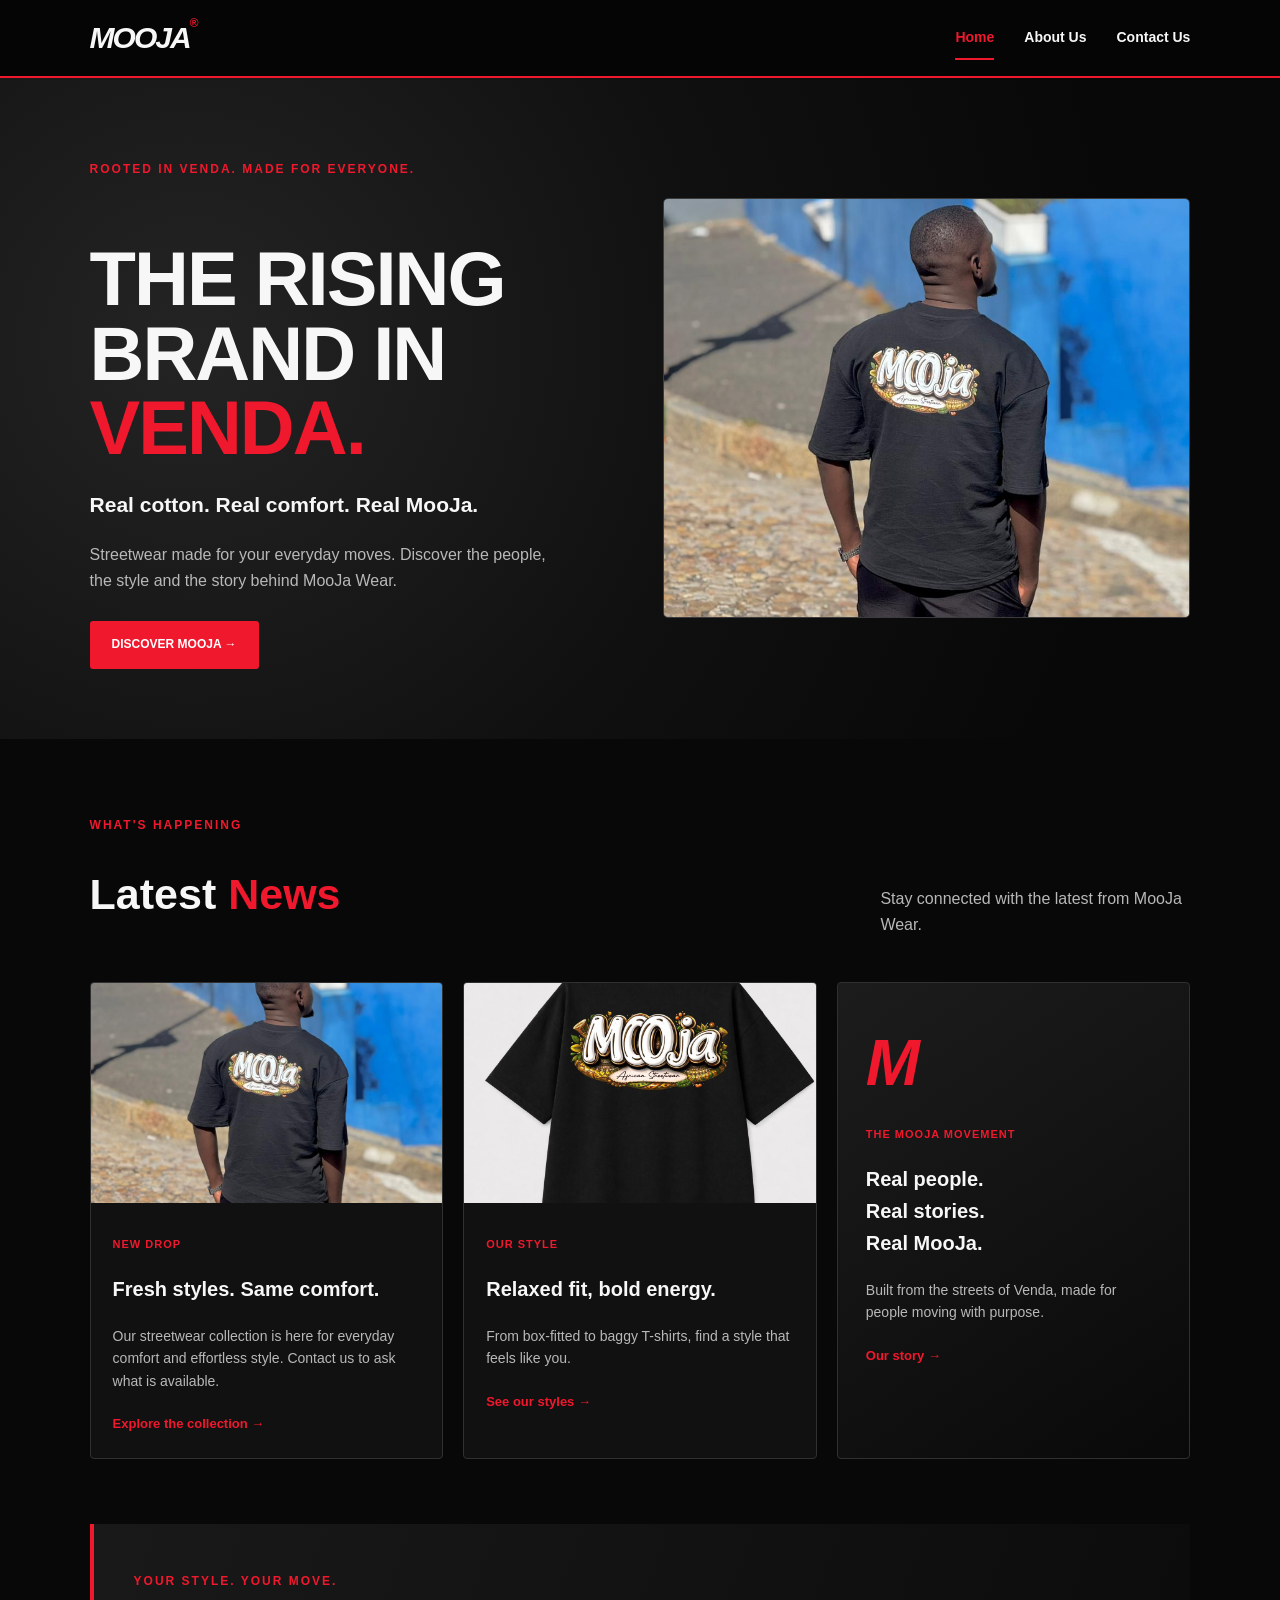
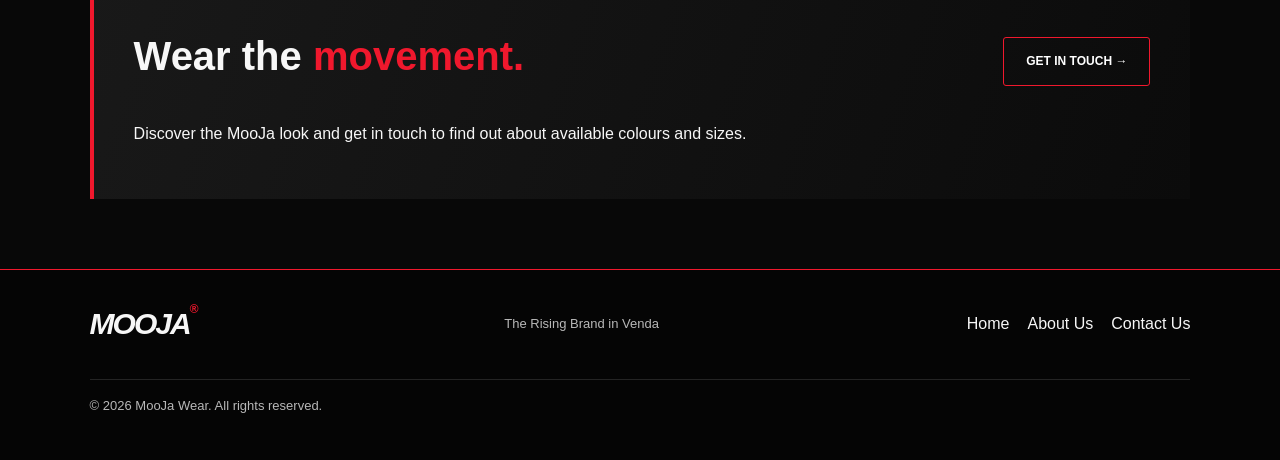
==== index.html @ 9d5554ba "Add MooJa website" ====
<!DOCTYPE html>
<html lang="en">
<head>
    <meta charset="UTF-8">
    <meta name="viewport" content="width=device-width, initial-scale=1.0">
    <title>MooJa Wear | The Rising Brand in Venda</title>
    <link rel="stylesheet" href="mooja.css">
</head>

<body>

<header class="site-header">

    <a class="logo" href="index.html">MOOJA<span>®</span></a>

    <nav>
        <a class="active" href="index.html">Home</a>
        <a href="about.html">About Us</a>
        <a href="contact.html">Contact Us</a>
    </nav>

</header>


<main>

<section class="hero">

    <div class="hero-content">

        <p class="eyebrow">ROOTED IN VENDA. MADE FOR EVERYONE.</p>

        <h1>
            THE RISING<br>
            BRAND IN <span>VENDA.</span>
        </h1>

        <p class="hero-text">
            Real cotton. Real comfort. Real MooJa.
        </p>

        <p class="hero-description">
            Streetwear made for your everyday moves.
            Discover the people, the style and the story behind MooJa Wear.
        </p>

        <a class="button" href="about.html">
            DISCOVER MOOJA →
        </a>

    </div>


    <div class="hero-image">

        <img src="sale.jpeg" alt="MooJa streetwear T-shirt">

    </div>

</section>



<section class="section">

    <div class="section-heading">

        <div>

            <p class="eyebrow">WHAT'S HAPPENING</p>

            <h2>
                Latest <span>News</span>
            </h2>

        </div>

        <p class="section-intro">
            Stay connected with the latest from MooJa Wear.
        </p>

    </div>


    <div class="news-grid">


        <article class="news-card">

            <img src="sale.jpeg" alt="MooJa T-shirt collection">

            <div class="card-content">

                <p class="card-tag">
                    NEW DROP
                </p>

                <h3>
                    Fresh styles. Same comfort.
                </h3>

                <p>
                    Our streetwear collection is here for everyday
                    comfort and effortless style. Contact us to ask
                    what is available.
                </p>

                <a href="about.html" class="text-link">
                    Explore the collection →
                </a>

            </div>

        </article>



        <article class="news-card">

            <img src="baggy.jpeg" alt="MooJa baggy T-shirt">

            <div class="card-content">

                <p class="card-tag">
                    OUR STYLE
                </p>

                <h3>
                    Relaxed fit, bold energy.
                </h3>

                <p>
                    From box-fitted to baggy T-shirts, find a style
                    that feels like you.
                </p>

                <a href="about.html" class="text-link">
                    See our styles →
                </a>

            </div>

        </article>



        <article class="news-card news-message">

            <div class="message-mark">
                M
            </div>

            <p class="card-tag">
                THE MOOJA MOVEMENT
            </p>

            <h3>
                Real people.<br>
                Real stories.<br>
                Real MooJa.
            </h3>

            <p>
                Built from the streets of Venda, made for people
                moving with purpose.
            </p>

            <a href="about.html" class="text-link">
                Our story →
            </a>

        </article>

    </div>

</section>



<section class="drop-banner">

    <div>

        <p class="eyebrow">
            YOUR STYLE. YOUR MOVE.
        </p>

        <h2>
            Wear the <span>movement.</span>
        </h2>

        <p>
            Discover the MooJa look and get in touch to find out
            about available colours and sizes.
        </p>

    </div>

    <a class="button button-outline" href="contact.html">
        GET IN TOUCH →
    </a>

</section>

</main>



<footer class="site-footer">

    <a class="logo" href="index.html">
        MOOJA<span>®</span>
    </a>

    <p>
        The Rising Brand in Venda
    </p>

    <div class="footer-links">

        <a href="index.html">Home</a>

        <a href="about.html">About Us</a>

        <a href="contact.html">Contact Us</a>

    </div>

    <p class="copyright">
        © <span class="year"></span> MooJa Wear.
        All rights reserved.
    </p>

</footer>


<script src="Mooja.js"></script>

</body>
</html>
---- mooja.css ----
* {
    box-sizing: border-box;
}

:root {
    --red: #f0182d;
    --black: #080808;
    --panel: #111111;
    --white: #f7f7f7;
    --muted: #b8b8b8;
    --line: #303030;
}

html {
    scroll-behavior: smooth;
}

body {
    margin: 0;
    font-family: Arial, Helvetica, sans-serif;
    background: var(--black);
    color: var(--white);
    line-height: 1.6;
}

img {
    display: block;
    width: 100%;
    object-fit: cover;
}

a {
    color: inherit;
    text-decoration: none;
}


/* NAVIGATION */

.site-header {
    min-height: 76px;
    padding: 14px 7%;
    background: #050505;
    border-bottom: 2px solid var(--red);

    display: flex;
    justify-content: space-between;
    align-items: center;
}

.logo {
    font-size: 30px;
    font-weight: 900;
    font-style: italic;
    letter-spacing: -2px;
}

.logo span {
    color: var(--red);
    font-size: 12px;
    vertical-align: top;
}


nav {
    display: flex;
    gap: 30px;
}


nav a {
    font-size: 14px;
    font-weight: bold;
    padding: 10px 0;
    border-bottom: 2px solid transparent;
}


nav a:hover,
nav a.active {
    color: var(--red);
    border-bottom-color: var(--red);
}



/* HERO */

.hero,
.page-banner,
.contact-hero {
    display: grid;
    grid-template-columns: 1fr 1fr;

    align-items: center;

    gap: 45px;

    padding: 70px 7%;

    background:
        radial-gradient(
            circle at 15% 40%,
            #242424 0,
            #101010 45%,
            #080808 80%
        );
}


.hero-content {
    max-width: 590px;
}


.eyebrow {
    color: var(--red);
    font-size: 12px;
    font-weight: 800;
    letter-spacing: 2px;
    margin-bottom: 12px;
}


h1 {
    font-size: clamp(42px, 6vw, 76px);
    line-height: 0.98;
    letter-spacing: -2px;
    margin-bottom: 22px;
}


h1 span,
h2 span {
    color: var(--red);
}


.hero-text {
    font-size: 21px;
    font-weight: bold;
}


.hero-description {
    max-width: 470px;
    color: var(--muted);
    margin-bottom: 28px;
}


.hero-image {
    height: 420px;
    overflow: hidden;
    border: 1px solid #3b3b3b;
    border-radius: 5px;
}


.hero-image img {
    height: 100%;
}



/* BUTTONS */

.button {
    display: inline-block;

    border: 0;
    border-radius: 3px;

    padding: 14px 22px;

    background: var(--red);
    color: white;

    font-size: 12px;
    font-weight: 800;

    cursor: pointer;

    transition: 0.25s;
}


.button:hover {
    background: white;
    color: black;
    transform: translateY(-2px);
}


.button-outline {
    background: transparent;
    border: 1px solid var(--red);
}



/* GENERAL SECTIONS */

.section {
    padding: 65px 7%;
}


.section-heading {
    display: flex;
    justify-content: space-between;
    align-items: end;

    gap: 25px;

    margin-bottom: 28px;
}


.section-heading h2,
.story-copy h2,
.contact-copy h2,
.contact-form-wrap h2 {
    font-size: clamp(30px, 4vw, 43px);
    line-height: 1.1;
}


.section-intro {
    color: var(--muted);
    max-width: 310px;
}



/* NEWS */

.news-grid {
    display: grid;
    grid-template-columns: repeat(3, 1fr);
    gap: 20px;
}


.news-card {
    background: var(--panel);

    border: 1px solid var(--line);

    overflow: hidden;

    border-radius: 4px;

    transition: 0.25s;
}


.news-card:hover,
.product-card:hover {
    transform: translateY(-5px);
    border-color: var(--red);
}


.news-card > img {
    height: 220px;
}


.card-content {
    padding: 22px;
}


.card-tag {
    color: var(--red);
    font-size: 11px;
    font-weight: 900;
    letter-spacing: 1px;
}


.news-card h3 {
    font-size: 20px;
}


.news-card p:not(.card-tag),
.product-card p,
.product-card li {
    color: var(--muted);
    font-size: 14px;
}


.text-link {
    display: inline-block;

    margin-top: 8px;

    color: var(--red);

    font-size: 13px;
    font-weight: bold;
}


.text-link:hover {
    color: white;
}


.news-message {
    padding: 28px;

    min-height: 100%;

    background:
        linear-gradient(
            145deg,
            #1c1c1c,
            #090909
        );
}


.message-mark {
    color: var(--red);

    font-size: 65px;

    font-weight: 900;

    font-style: italic;
}



/* BANNER */

.drop-banner {
    margin: 0 7% 70px;

    padding: 36px 40px;

    background:
        linear-gradient(
            110deg,
            #191919,
            #0b0b0b
        );

    border-left: 4px solid var(--red);

    display: flex;

    justify-content: space-between;

    align-items: center;

    gap: 25px;
}


.drop-banner h2 {
    font-size: 40px;
}



/* FOOTER */

.site-footer {
    padding: 30px 7%;

    border-top: 1px solid var(--red);

    display: flex;

    justify-content: space-between;

    align-items: center;

    flex-wrap: wrap;

    gap: 18px;

    background: #050505;
}


.site-footer p {
    color: var(--muted);
    font-size: 13px;
}


.footer-links {
    display: flex;
    gap: 18px;
}


.footer-links a:hover {
    color: var(--red);
}


.copyright {
    width: 100%;

    border-top: 1px solid #242424;

    padding-top: 16px;
}



/* ABOUT PAGE */

.page-banner {
    min-height: 350px;
}


.page-banner > img {
    height: 310px;

    border: 1px solid var(--line);

    border-radius: 4px;
}


.story-section {
    display: grid;

    grid-template-columns: 1fr 1fr;

    gap: 55px;

    align-items: center;
}


.story-copy p:not(.eyebrow) {
    color: var(--muted);

    margin-top: 22px;
}


.story-image {
    position: relative;
}


.story-image img {
    height: 400px;

    border-radius: 4px;

    border: 1px solid var(--line);
}


.image-caption {
    position: absolute;

    left: 0;
    bottom: 0;

    padding: 12px 16px;

    background: var(--red);

    font-size: 11px;

    font-weight: bold;
}


.collection-section {
    background: #0e0e0e;
}


.product-grid {
    display: grid;

    grid-template-columns: repeat(2, 1fr);

    gap: 24px;
}


.product-card {
    background: #090909;

    border: 1px solid var(--line);

    border-radius: 4px;

    overflow: hidden;

    transition: 0.25s;
}


.product-card > img {
    height: 330px;
}


.product-info {
    padding: 24px;
}


.product-info ul {
    padding-left: 20px;
}



/* VALUES */

.values-strip {
    padding: 45px 7%;

    display: grid;

    grid-template-columns: repeat(3, 1fr);

    gap: 25px;

    border-bottom: 1px solid var(--line);
}


.values-strip > div {
    padding-left: 18px;

    border-left: 2px solid var(--red);
}


.values-strip span {
    color: var(--red);

    font-size: 12px;

    font-weight: bold;
}


.values-strip h3 {
    margin: 8px 0;
}


.values-strip p {
    color: var(--muted);

    font-size: 13px;
}



/* CONTACT CTA */

.contact-cta,
.contact-bottom {
    text-align: center;

    padding: 65px 7%;

    background:
        radial-gradient(
            circle at center,
            #202020,
            #080808 70%
        );
}



/* CONTACT PAGE */

.contact-hero {
    min-height: 390px;
}


.contact-hero-copy > p:not(.eyebrow) {
    color: var(--muted);

    max-width: 460px;
}


.contact-hero-image {
    height: 330px;

    overflow: hidden;

    border-radius: 4px;

    border: 1px solid var(--line);
}


.contact-hero-image img {
    height: 100%;
}


.contact-layout {
    display: grid;

    grid-template-columns: 1fr 1fr;

    gap: 55px;

    align-items: start;
}


.contact-copy > p:not(.eyebrow),
.form-note {
    color: var(--muted);

    font-size: 14px;

    margin-top: 18px;
}


.contact-list {
    margin-top: 28px;
}


.contact-item {
    display: flex;

    gap: 16px;

    padding: 18px 0;

    border-bottom: 1px solid var(--line);
}


.contact-icon {
    width: 42px;
    height: 42px;

    display: grid;

    place-items: center;

    background: var(--red);

    border-radius: 50%;

    font-weight: 900;
}


.contact-item h3 {
    font-size: 16px;

    margin-bottom: 4px;
}


.contact-item p {
    color: var(--muted);

    font-size: 13px;
}


.contact-form-wrap {
    background: #111;

    border: 1px solid var(--line);

    border-radius: 4px;

    padding: 30px;
}


.contact-form-wrap form {
    margin-top: 25px;
}


.contact-form-wrap label {
    display: block;

    font-size: 13px;

    margin: 15px 0 7px;

    font-weight: bold;
}


.contact-form-wrap input,
.contact-form-wrap select,
.contact-form-wrap textarea {
    width: 100%;

    padding: 13px;

    background: #080808;

    color: white;

    border: 1px solid #3a3a3a;

    border-radius: 3px;

    font: inherit;
}


.contact-form-wrap input:focus,
.contact-form-wrap select:focus,
.contact-form-wrap textarea:focus {
    outline: 1px solid var(--red);

    border-color: var(--red);
}


.contact-form-wrap textarea {
    resize: vertical;
}


.contact-form-wrap button {
    margin-top: 20px;
}



/* MOBILE */

@media (max-width: 800px) {

    .site-header {
        padding: 18px 5%;
    }


    nav {
        gap: 15px;
    }


    nav a {
        font-size: 12px;
    }


    .hero,
    .page-banner,
    .contact-hero,
    .story-section,
    .contact-layout {
        grid-template-columns: 1fr;
    }


    .hero,
    .page-banner,
    .contact-hero,
    .section {
        padding-left: 5%;
        padding-right: 5%;
    }


    .hero-image {
        height: 330px;
    }


    .news-grid {
        grid-template-columns: 1fr 1fr;
    }


    .news-message {
        grid-column: 1 / -1;
    }


    .drop-banner {
        margin-left: 5%;
        margin-right: 5%;
    }


    .site-footer {
        padding-left: 5%;
        padding-right: 5%;
    }

}



/* SMALL PHONES */

@media (max-width: 520px) {

    .site-header {
        flex-direction: column;

        gap: 14px;
    }


    nav {
        width: 100%;

        justify-content: center;

        gap: 22px;
    }


    .news-grid,
    .product-grid,
    .values-strip {
        grid-template-columns: 1fr;
    }


    .news-message {
        grid-column: auto;
    }


    .section-heading,
    .drop-banner {
        align-items: flex-start;

        flex-direction: column;
    }


    .drop-banner {
        padding: 28px 22px;
    }


    .product-card > img {
        height: 270px;
    }


    .contact-form-wrap {
        padding: 22px;
    }


    .site-footer {
        flex-direction: column;

        text-align: center;
    }

}
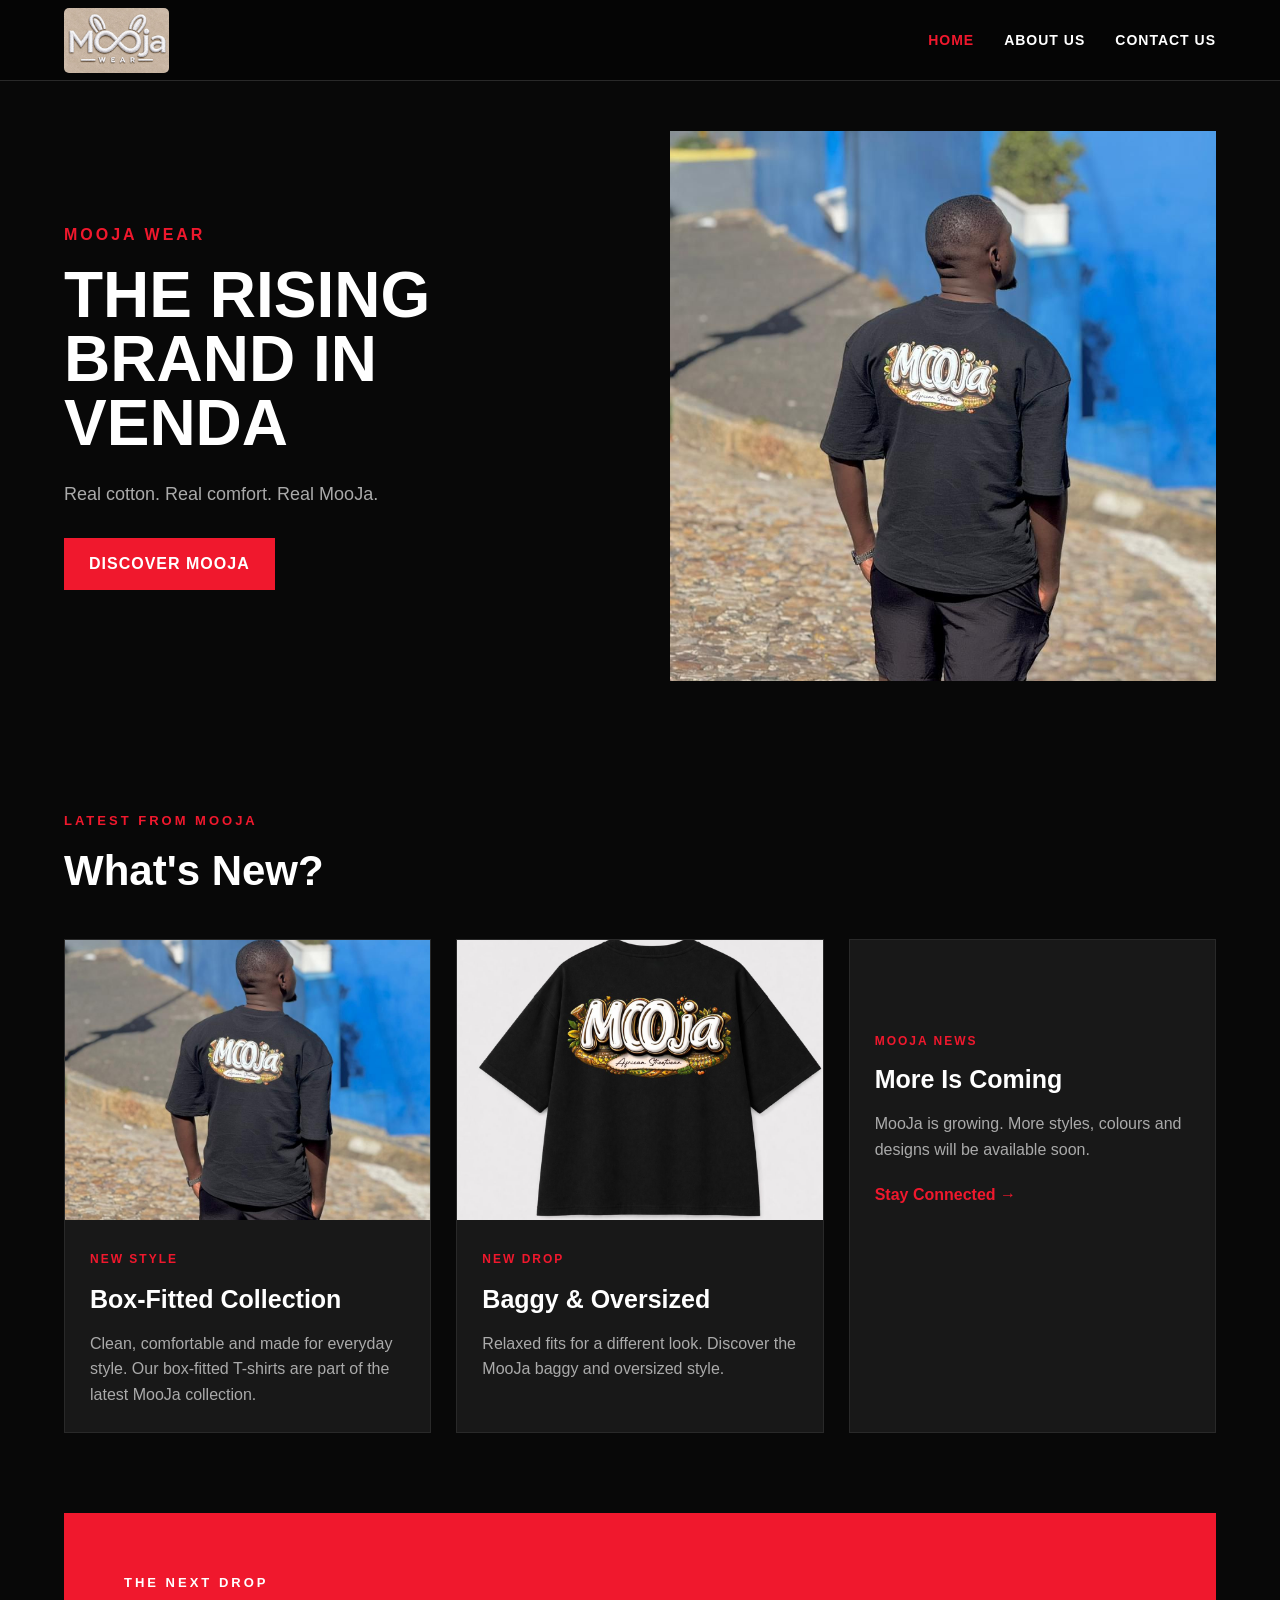
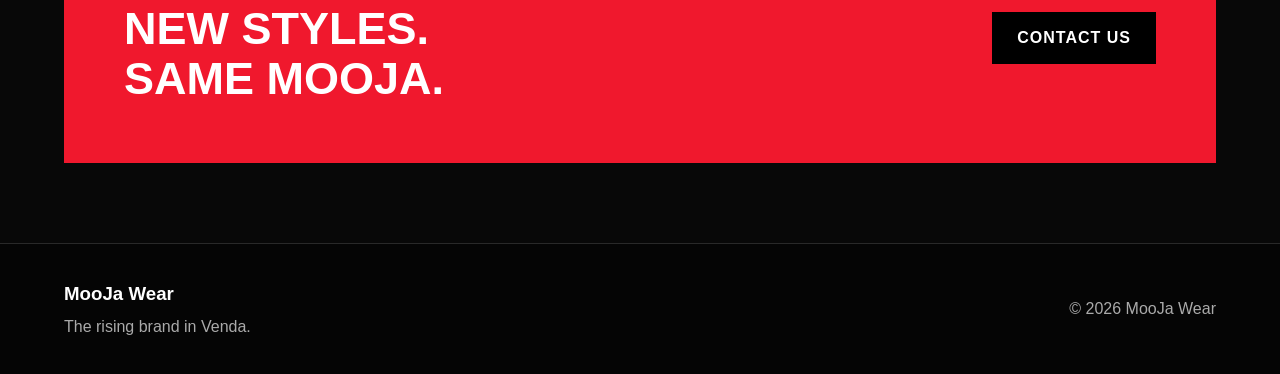
==== commit d117e5f7: "Update website" ====
--- a/index.html
+++ b/index.html
@@ -9,228 +9,145 @@
 
 <body>
 
-<header class="site-header">
+<header>
+    <div class="nav-container">
 
-    <a class="logo" href="index.html">MOOJA<span>®</span></a>
+        <a class="logo" href="index.html">
+            <img src="logo.jpeg" alt="MooJa Wear Logo">
+        </a>
 
-    <nav>
-        <a class="active" href="index.html">Home</a>
-        <a href="about.html">About Us</a>
-        <a href="contact.html">Contact Us</a>
-    </nav>
+        <nav>
+            <a href="index.html" class="active">Home</a>
+            <a href="about.html">About Us</a>
+            <a href="contact.html">Contact Us</a>
+        </nav>
 
+    </div>
 </header>
 
 
 <main>
 
-<section class="hero">
+    <section class="hero">
 
-    <div class="hero-content">
+        <div class="hero-text">
+            <p class="small-title">MOOJA WEAR</p>
 
-        <p class="eyebrow">ROOTED IN VENDA. MADE FOR EVERYONE.</p>
+            <h1>
+                THE RISING<br>
+                BRAND IN VENDA
+            </h1>
 
-        <h1>
-            THE RISING<br>
-            BRAND IN <span>VENDA.</span>
-        </h1>
+            <p>
+                Real cotton. Real comfort. Real MooJa.
+            </p>
 
-        <p class="hero-text">
-            Real cotton. Real comfort. Real MooJa.
-        </p>
+            <a href="about.html" class="main-button">
+                Discover MooJa
+            </a>
+        </div>
 
-        <p class="hero-description">
-            Streetwear made for your everyday moves.
-            Discover the people, the style and the story behind MooJa Wear.
-        </p>
+        <div class="hero-image">
+            <img src="sale.jpeg" alt="MooJa T-shirt">
+        </div>
 
-        <a class="button" href="about.html">
-            DISCOVER MOOJA →
-        </a>
-
-    </div>
+    </section>
 
 
-    <div class="hero-image">
+    <section class="news">
 
-        <img src="sale.jpeg" alt="MooJa streetwear T-shirt">
+        <div class="section-title">
+            <p>LATEST FROM MOOJA</p>
+            <h2>What's New?</h2>
+        </div>
 
-    </div>
+        <div class="news-container">
 
-</section>
+            <div class="news-card">
+                <img src="sale.jpeg" alt="MooJa Box-Fitted T-shirt">
+
+                <div class="news-content">
+                    <span>NEW STYLE</span>
+                    <h3>Box-Fitted Collection</h3>
+                    <p>
+                        Clean, comfortable and made for everyday style.
+                        Our box-fitted T-shirts are part of the latest MooJa collection.
+                    </p>
+                </div>
+            </div>
 
 
+            <div class="news-card">
+                <img src="baggy.jpeg" alt="MooJa Baggy T-shirt">
 
-<section class="section">
+                <div class="news-content">
+                    <span>NEW DROP</span>
+                    <h3>Baggy & Oversized</h3>
+                    <p>
+                        Relaxed fits for a different look.
+                        Discover the MooJa baggy and oversized style.
+                    </p>
+                </div>
+            </div>
 
-    <div class="section-heading">
 
-        <div>
+            <div class="news-card">
 
-            <p class="eyebrow">WHAT'S HAPPENING</p>
+                <div class="news-content brand-message">
+                    <span>MOOJA NEWS</span>
 
-            <h2>
-                Latest <span>News</span>
-            </h2>
+                    <h3>More Is Coming</h3>
+
+                    <p>
+                        MooJa is growing. More styles, colours and designs
+                        will be available soon.
+                    </p>
+
+                    <a href="contact.html" class="text-button">
+                        Stay Connected →
+                    </a>
+                </div>
+
+            </div>
 
         </div>
 
-        <p class="section-intro">
-            Stay connected with the latest from MooJa Wear.
-        </p>
-
-    </div>
+    </section>
 
 
-    <div class="news-grid">
+    <section class="drop-banner">
 
+        <div>
+            <p>THE NEXT DROP</p>
 
-        <article class="news-card">
+            <h2>
+                NEW STYLES.<br>
+                SAME MOOJA.
+            </h2>
+        </div>
 
-            <img src="sale.jpeg" alt="MooJa T-shirt collection">
+        <a href="contact.html" class="main-button">
+            Contact Us
+        </a>
 
-            <div class="card-content">
-
-                <p class="card-tag">
-                    NEW DROP
-                </p>
-
-                <h3>
-                    Fresh styles. Same comfort.
-                </h3>
-
-                <p>
-                    Our streetwear collection is here for everyday
-                    comfort and effortless style. Contact us to ask
-                    what is available.
-                </p>
-
-                <a href="about.html" class="text-link">
-                    Explore the collection →
-                </a>
-
-            </div>
-
-        </article>
-
-
-
-        <article class="news-card">
-
-            <img src="baggy.jpeg" alt="MooJa baggy T-shirt">
-
-            <div class="card-content">
-
-                <p class="card-tag">
-                    OUR STYLE
-                </p>
-
-                <h3>
-                    Relaxed fit, bold energy.
-                </h3>
-
-                <p>
-                    From box-fitted to baggy T-shirts, find a style
-                    that feels like you.
-                </p>
-
-                <a href="about.html" class="text-link">
-                    See our styles →
-                </a>
-
-            </div>
-
-        </article>
-
-
-
-        <article class="news-card news-message">
-
-            <div class="message-mark">
-                M
-            </div>
-
-            <p class="card-tag">
-                THE MOOJA MOVEMENT
-            </p>
-
-            <h3>
-                Real people.<br>
-                Real stories.<br>
-                Real MooJa.
-            </h3>
-
-            <p>
-                Built from the streets of Venda, made for people
-                moving with purpose.
-            </p>
-
-            <a href="about.html" class="text-link">
-                Our story →
-            </a>
-
-        </article>
-
-    </div>
-
-</section>
-
-
-
-<section class="drop-banner">
-
-    <div>
-
-        <p class="eyebrow">
-            YOUR STYLE. YOUR MOVE.
-        </p>
-
-        <h2>
-            Wear the <span>movement.</span>
-        </h2>
-
-        <p>
-            Discover the MooJa look and get in touch to find out
-            about available colours and sizes.
-        </p>
-
-    </div>
-
-    <a class="button button-outline" href="contact.html">
-        GET IN TOUCH →
-    </a>
-
-</section>
+    </section>
 
 </main>
 
 
+<footer>
+    <div class="footer-container">
 
-<footer class="site-footer">
+        <div>
+            <h3>MooJa Wear</h3>
+            <p>The rising brand in Venda.</p>
+        </div>
 
-    <a class="logo" href="index.html">
-        MOOJA<span>®</span>
-    </a>
-
-    <p>
-        The Rising Brand in Venda
-    </p>
-
-    <div class="footer-links">
-
-        <a href="index.html">Home</a>
-
-        <a href="about.html">About Us</a>
-
-        <a href="contact.html">Contact Us</a>
+        <div>
+            <p>© <span class="year"></span> MooJa Wear</p>
+        </div>
 
     </div>
-
-    <p class="copyright">
-        © <span class="year"></span> MooJa Wear.
-        All rights reserved.
-    </p>
-
 </footer>
 
 
--- a/mooja.css
+++ b/mooja.css
@@ -1,22 +1,20 @@
 * {
+    margin: 0;
+    padding: 0;
     box-sizing: border-box;
 }
 
 :root {
     --red: #f0182d;
     --black: #080808;
-    --panel: #111111;
-    --white: #f7f7f7;
-    --muted: #b8b8b8;
-    --line: #303030;
-}
-
-html {
-    scroll-behavior: smooth;
+    --dark: #111111;
+    --panel: #181818;
+    --white: #ffffff;
+    --gray: #aaaaaa;
+    --line: #292929;
 }
 
 body {
-    margin: 0;
     font-family: Arial, Helvetica, sans-serif;
     background: var(--black);
     color: var(--white);
@@ -24,9 +22,8 @@
 }
 
 img {
+    max-width: 100%;
     display: block;
-    width: 100%;
-    object-fit: cover;
 }
 
 a {
@@ -35,733 +32,584 @@
 }
 
 
+/* HEADER */
+
+header {
+    background: #050505;
+    border-bottom: 1px solid var(--line);
+    position: sticky;
+    top: 0;
+    z-index: 100;
+}
+
+.nav-container {
+    width: 90%;
+    max-width: 1200px;
+    margin: auto;
+    min-height: 80px;
+
+    display: flex;
+    align-items: center;
+    justify-content: space-between;
+}
+
+
+/* LOGO */
+
+.logo {
+    display: flex;
+    align-items: center;
+}
+
+.logo img {
+    width: 105px;
+    height: 65px;
+    object-fit: cover;
+    object-position: center;
+    border-radius: 5px;
+}
+
+
 /* NAVIGATION */
-
-.site-header {
-    min-height: 76px;
-    padding: 14px 7%;
-    background: #050505;
-    border-bottom: 2px solid var(--red);
-
-    display: flex;
-    justify-content: space-between;
-    align-items: center;
-}
-
-.logo {
-    font-size: 30px;
-    font-weight: 900;
-    font-style: italic;
-    letter-spacing: -2px;
-}
-
-.logo span {
-    color: var(--red);
-    font-size: 12px;
-    vertical-align: top;
-}
-
 
 nav {
     display: flex;
     gap: 30px;
 }
 
-
 nav a {
     font-size: 14px;
     font-weight: bold;
-    padding: 10px 0;
-    border-bottom: 2px solid transparent;
-}
-
+    text-transform: uppercase;
+    letter-spacing: 1px;
+    transition: 0.3s;
+}
 
 nav a:hover,
 nav a.active {
     color: var(--red);
-    border-bottom-color: var(--red);
-}
-
+}
 
 
 /* HERO */
 
-.hero,
-.page-banner,
-.contact-hero {
+.hero {
+    width: 90%;
+    max-width: 1200px;
+    min-height: 650px;
+    margin: auto;
+
     display: grid;
     grid-template-columns: 1fr 1fr;
-
     align-items: center;
-
-    gap: 45px;
-
-    padding: 70px 7%;
-
-    background:
-        radial-gradient(
-            circle at 15% 40%,
-            #242424 0,
-            #101010 45%,
-            #080808 80%
-        );
-}
-
-
-.hero-content {
-    max-width: 590px;
-}
-
-
-.eyebrow {
-    color: var(--red);
-    font-size: 12px;
-    font-weight: 800;
-    letter-spacing: 2px;
-    margin-bottom: 12px;
-}
-
-
-h1 {
-    font-size: clamp(42px, 6vw, 76px);
-    line-height: 0.98;
-    letter-spacing: -2px;
-    margin-bottom: 22px;
-}
-
-
-h1 span,
-h2 span {
-    color: var(--red);
-}
-
-
-.hero-text {
-    font-size: 21px;
-    font-weight: bold;
-}
-
-
-.hero-description {
-    max-width: 470px;
-    color: var(--muted);
-    margin-bottom: 28px;
-}
-
-
-.hero-image {
-    height: 420px;
-    overflow: hidden;
-    border: 1px solid #3b3b3b;
-    border-radius: 5px;
-}
-
+    gap: 60px;
+}
+
+.hero-text .small-title {
+    color: var(--red);
+    font-weight: bold;
+    letter-spacing: 3px;
+    margin-bottom: 15px;
+}
+
+.hero h1 {
+    font-size: 64px;
+    line-height: 1;
+    margin-bottom: 25px;
+}
+
+.hero-text > p:not(.small-title) {
+    color: var(--gray);
+    font-size: 18px;
+    margin-bottom: 30px;
+}
 
 .hero-image img {
-    height: 100%;
-}
-
-
-
-/* BUTTONS */
-
-.button {
+    width: 100%;
+    max-height: 550px;
+    object-fit: cover;
+}
+
+
+/* BUTTON */
+
+.main-button {
     display: inline-block;
-
-    border: 0;
-    border-radius: 3px;
-
-    padding: 14px 22px;
-
     background: var(--red);
     color: white;
-
-    font-size: 12px;
-    font-weight: 800;
-
+    padding: 13px 25px;
+    border: none;
+    font-weight: bold;
+    text-transform: uppercase;
+    letter-spacing: 1px;
     cursor: pointer;
-
-    transition: 0.25s;
-}
-
-
-.button:hover {
+    transition: 0.3s;
+}
+
+.main-button:hover {
     background: white;
     color: black;
-    transform: translateY(-2px);
-}
-
-
-.button-outline {
-    background: transparent;
-    border: 1px solid var(--red);
-}
-
-
-
-/* GENERAL SECTIONS */
-
-.section {
-    padding: 65px 7%;
-}
-
-
-.section-heading {
-    display: flex;
-    justify-content: space-between;
-    align-items: end;
-
+}
+
+
+/* NEWS */
+
+.news {
+    width: 90%;
+    max-width: 1200px;
+    margin: 80px auto;
+}
+
+.section-title {
+    margin-bottom: 35px;
+}
+
+.section-title p {
+    color: var(--red);
+    font-size: 13px;
+    font-weight: bold;
+    letter-spacing: 3px;
+}
+
+.section-title h2 {
+    font-size: 42px;
+    margin-top: 5px;
+}
+
+.news-container {
+    display: grid;
+    grid-template-columns: repeat(3, 1fr);
     gap: 25px;
-
-    margin-bottom: 28px;
-}
-
-
-.section-heading h2,
-.story-copy h2,
-.contact-copy h2,
-.contact-form-wrap h2 {
-    font-size: clamp(30px, 4vw, 43px);
-    line-height: 1.1;
-}
-
-
-.section-intro {
-    color: var(--muted);
-    max-width: 310px;
-}
-
-
-
-/* NEWS */
-
-.news-grid {
-    display: grid;
-    grid-template-columns: repeat(3, 1fr);
-    gap: 20px;
-}
-
+}
 
 .news-card {
     background: var(--panel);
-
     border: 1px solid var(--line);
-
-    overflow: hidden;
-
-    border-radius: 4px;
-
-    transition: 0.25s;
-}
-
-
-.news-card:hover,
-.product-card:hover {
-    transform: translateY(-5px);
+}
+
+.news-card img {
+    width: 100%;
+    height: 280px;
+    object-fit: cover;
+}
+
+.news-content {
+    padding: 25px;
+}
+
+.news-content span {
+    color: var(--red);
+    font-size: 12px;
+    font-weight: bold;
+    letter-spacing: 2px;
+}
+
+.news-content h3 {
+    font-size: 25px;
+    margin: 8px 0 12px;
+}
+
+.news-content p {
+    color: var(--gray);
+}
+
+.text-button {
+    display: inline-block;
+    margin-top: 20px;
+    color: var(--red);
+    font-weight: bold;
+}
+
+.text-button:hover {
+    color: white;
+}
+
+.brand-message {
+    min-height: 360px;
+    display: flex;
+    flex-direction: column;
+    justify-content: center;
+}
+
+
+/* DROP BANNER */
+
+.drop-banner {
+    width: 90%;
+    max-width: 1200px;
+    margin: 80px auto;
+
+    padding: 60px;
+    background: var(--red);
+
+    display: flex;
+    align-items: center;
+    justify-content: space-between;
+    gap: 30px;
+}
+
+.drop-banner p {
+    font-size: 13px;
+    font-weight: bold;
+    letter-spacing: 3px;
+}
+
+.drop-banner h2 {
+    font-size: 45px;
+    line-height: 1.1;
+    margin-top: 10px;
+}
+
+.drop-banner .main-button {
+    background: black;
+}
+
+.drop-banner .main-button:hover {
+    background: white;
+    color: black;
+}
+
+
+/* PAGE BANNER */
+
+.page-banner {
+    width: 90%;
+    max-width: 1200px;
+    margin: 70px auto;
+
+    display: grid;
+    grid-template-columns: 1fr 1fr;
+    gap: 50px;
+    align-items: center;
+}
+
+.page-banner p {
+    color: var(--red);
+    font-weight: bold;
+    letter-spacing: 3px;
+}
+
+.page-banner h1 {
+    font-size: 60px;
+    line-height: 1;
+}
+
+.page-banner img {
+    width: 100%;
+    height: 500px;
+    object-fit: cover;
+}
+
+
+/* STORY */
+
+.story {
+    width: 90%;
+    max-width: 1200px;
+    margin: 100px auto;
+
+    display: grid;
+    grid-template-columns: 1fr 1fr;
+    gap: 70px;
+    align-items: center;
+}
+
+.story-image img {
+    width: 100%;
+    height: 500px;
+    object-fit: cover;
+}
+
+.story-text .small-title {
+    color: var(--red);
+    font-weight: bold;
+    letter-spacing: 3px;
+}
+
+.story-text h2 {
+    font-size: 40px;
+    line-height: 1.1;
+    margin: 10px 0 25px;
+}
+
+.story-text p:not(.small-title) {
+    color: var(--gray);
+    margin-bottom: 15px;
+}
+
+
+/* STYLES */
+
+.styles-section {
+    width: 90%;
+    max-width: 1200px;
+    margin: 100px auto;
+}
+
+.styles-container {
+    display: grid;
+    grid-template-columns: 1fr 1fr;
+    gap: 30px;
+}
+
+.style-card {
+    background: var(--panel);
+    border: 1px solid var(--line);
+}
+
+.style-card img {
+    width: 100%;
+    height: 450px;
+    object-fit: cover;
+}
+
+.style-card div {
+    padding: 25px;
+}
+
+.style-card h3 {
+    font-size: 27px;
+    margin-bottom: 8px;
+}
+
+.style-card p {
+    color: var(--gray);
+}
+
+
+/* VALUES */
+
+.values {
+    width: 90%;
+    max-width: 1200px;
+    margin: 100px auto;
+
+    display: grid;
+    grid-template-columns: repeat(3, 1fr);
+    gap: 30px;
+}
+
+.value {
+    border-top: 2px solid var(--red);
+    padding-top: 20px;
+}
+
+.value h3 {
+    color: var(--red);
+    font-size: 20px;
+}
+
+.value h4 {
+    font-size: 22px;
+    margin: 10px 0;
+}
+
+.value p {
+    color: var(--gray);
+}
+
+
+/* ABOUT CTA */
+
+.about-cta {
+    width: 90%;
+    max-width: 1200px;
+    margin: 100px auto;
+    padding: 70px 30px;
+
+    text-align: center;
+    background: var(--panel);
+    border: 1px solid var(--line);
+}
+
+.about-cta h2 {
+    font-size: 45px;
+}
+
+.about-cta p {
+    color: var(--gray);
+    margin: 15px 0 25px;
+}
+
+
+/* CONTACT HERO */
+
+.contact-hero {
+    width: 90%;
+    max-width: 1200px;
+    margin: 70px auto;
+
+    display: grid;
+    grid-template-columns: 1fr 1fr;
+    gap: 60px;
+    align-items: center;
+}
+
+.contact-hero .small-title {
+    color: var(--red);
+    font-weight: bold;
+    letter-spacing: 3px;
+}
+
+.contact-hero h1 {
+    font-size: 60px;
+    line-height: 1;
+    margin: 10px 0 25px;
+}
+
+.contact-hero p:not(.small-title) {
+    color: var(--gray);
+}
+
+.contact-hero img {
+    width: 100%;
+    height: 500px;
+    object-fit: cover;
+}
+
+
+/* CONTACT SECTION */
+
+.contact-section {
+    width: 90%;
+    max-width: 1200px;
+    margin: 100px auto;
+
+    display: grid;
+    grid-template-columns: 1fr 1fr;
+    gap: 70px;
+}
+
+.contact-info .small-title {
+    color: var(--red);
+    font-weight: bold;
+    letter-spacing: 3px;
+}
+
+.contact-info h2 {
+    font-size: 45px;
+    margin: 10px 0;
+}
+
+.contact-info > p {
+    color: var(--gray);
+    margin-bottom: 30px;
+}
+
+.contact-item {
+    border-bottom: 1px solid var(--line);
+    padding: 18px 0;
+}
+
+.contact-item h3 {
+    margin-bottom: 5px;
+}
+
+.contact-item p {
+    color: var(--gray);
+}
+
+
+/* CONTACT FORM */
+
+.contact-form-container {
+    background: var(--panel);
+    padding: 35px;
+    border: 1px solid var(--line);
+}
+
+.contact-form-container h2 {
+    font-size: 30px;
+    margin-bottom: 25px;
+}
+
+form {
+    display: flex;
+    flex-direction: column;
+}
+
+form label {
+    font-weight: bold;
+    margin-bottom: 7px;
+}
+
+form input,
+form textarea {
+    width: 100%;
+    padding: 13px;
+    margin-bottom: 20px;
+
+    background: #0b0b0b;
+    color: white;
+    border: 1px solid var(--line);
+
+    font-family: inherit;
+    font-size: 15px;
+}
+
+form input:focus,
+form textarea:focus {
+    outline: none;
     border-color: var(--red);
 }
 
-
-.news-card > img {
-    height: 220px;
-}
-
-
-.card-content {
-    padding: 22px;
-}
-
-
-.card-tag {
-    color: var(--red);
-    font-size: 11px;
-    font-weight: 900;
-    letter-spacing: 1px;
-}
-
-
-.news-card h3 {
-    font-size: 20px;
-}
-
-
-.news-card p:not(.card-tag),
-.product-card p,
-.product-card li {
-    color: var(--muted);
-    font-size: 14px;
-}
-
-
-.text-link {
-    display: inline-block;
-
-    margin-top: 8px;
-
-    color: var(--red);
-
-    font-size: 13px;
-    font-weight: bold;
-}
-
-
-.text-link:hover {
-    color: white;
-}
-
-
-.news-message {
-    padding: 28px;
-
-    min-height: 100%;
-
-    background:
-        linear-gradient(
-            145deg,
-            #1c1c1c,
-            #090909
-        );
-}
-
-
-.message-mark {
-    color: var(--red);
-
-    font-size: 65px;
-
-    font-weight: 900;
-
-    font-style: italic;
-}
-
-
-
-/* BANNER */
-
-.drop-banner {
-    margin: 0 7% 70px;
-
-    padding: 36px 40px;
-
-    background:
-        linear-gradient(
-            110deg,
-            #191919,
-            #0b0b0b
-        );
-
-    border-left: 4px solid var(--red);
+form textarea {
+    resize: vertical;
+}
+
+form .main-button {
+    align-self: flex-start;
+}
+
+
+/* FOOTER */
+
+footer {
+    background: #050505;
+    border-top: 1px solid var(--line);
+    margin-top: 80px;
+}
+
+.footer-container {
+    width: 90%;
+    max-width: 1200px;
+    min-height: 130px;
+    margin: auto;
 
     display: flex;
-
+    align-items: center;
     justify-content: space-between;
-
-    align-items: center;
-
-    gap: 25px;
-}
-
-
-.drop-banner h2 {
-    font-size: 40px;
-}
-
-
-
-/* FOOTER */
-
-.site-footer {
-    padding: 30px 7%;
-
-    border-top: 1px solid var(--red);
-
-    display: flex;
-
-    justify-content: space-between;
-
-    align-items: center;
-
-    flex-wrap: wrap;
-
-    gap: 18px;
-
-    background: #050505;
-}
-
-
-.site-footer p {
-    color: var(--muted);
-    font-size: 13px;
-}
-
-
-.footer-links {
-    display: flex;
-    gap: 18px;
-}
-
-
-.footer-links a:hover {
-    color: var(--red);
-}
-
-
-.copyright {
-    width: 100%;
-
-    border-top: 1px solid #242424;
-
-    padding-top: 16px;
-}
-
-
-
-/* ABOUT PAGE */
-
-.page-banner {
-    min-height: 350px;
-}
-
-
-.page-banner > img {
-    height: 310px;
-
-    border: 1px solid var(--line);
-
-    border-radius: 4px;
-}
-
-
-.story-section {
-    display: grid;
-
-    grid-template-columns: 1fr 1fr;
-
-    gap: 55px;
-
-    align-items: center;
-}
-
-
-.story-copy p:not(.eyebrow) {
-    color: var(--muted);
-
-    margin-top: 22px;
-}
-
-
-.story-image {
-    position: relative;
-}
-
-
-.story-image img {
-    height: 400px;
-
-    border-radius: 4px;
-
-    border: 1px solid var(--line);
-}
-
-
-.image-caption {
-    position: absolute;
-
-    left: 0;
-    bottom: 0;
-
-    padding: 12px 16px;
-
-    background: var(--red);
-
-    font-size: 11px;
-
-    font-weight: bold;
-}
-
-
-.collection-section {
-    background: #0e0e0e;
-}
-
-
-.product-grid {
-    display: grid;
-
-    grid-template-columns: repeat(2, 1fr);
-
-    gap: 24px;
-}
-
-
-.product-card {
-    background: #090909;
-
-    border: 1px solid var(--line);
-
-    border-radius: 4px;
-
-    overflow: hidden;
-
-    transition: 0.25s;
-}
-
-
-.product-card > img {
-    height: 330px;
-}
-
-
-.product-info {
-    padding: 24px;
-}
-
-
-.product-info ul {
-    padding-left: 20px;
-}
-
-
-
-/* VALUES */
-
-.values-strip {
-    padding: 45px 7%;
-
-    display: grid;
-
-    grid-template-columns: repeat(3, 1fr);
-
-    gap: 25px;
-
-    border-bottom: 1px solid var(--line);
-}
-
-
-.values-strip > div {
-    padding-left: 18px;
-
-    border-left: 2px solid var(--red);
-}
-
-
-.values-strip span {
-    color: var(--red);
-
-    font-size: 12px;
-
-    font-weight: bold;
-}
-
-
-.values-strip h3 {
-    margin: 8px 0;
-}
-
-
-.values-strip p {
-    color: var(--muted);
-
-    font-size: 13px;
-}
-
-
-
-/* CONTACT CTA */
-
-.contact-cta,
-.contact-bottom {
-    text-align: center;
-
-    padding: 65px 7%;
-
-    background:
-        radial-gradient(
-            circle at center,
-            #202020,
-            #080808 70%
-        );
-}
-
-
-
-/* CONTACT PAGE */
-
-.contact-hero {
-    min-height: 390px;
-}
-
-
-.contact-hero-copy > p:not(.eyebrow) {
-    color: var(--muted);
-
-    max-width: 460px;
-}
-
-
-.contact-hero-image {
-    height: 330px;
-
-    overflow: hidden;
-
-    border-radius: 4px;
-
-    border: 1px solid var(--line);
-}
-
-
-.contact-hero-image img {
-    height: 100%;
-}
-
-
-.contact-layout {
-    display: grid;
-
-    grid-template-columns: 1fr 1fr;
-
-    gap: 55px;
-
-    align-items: start;
-}
-
-
-.contact-copy > p:not(.eyebrow),
-.form-note {
-    color: var(--muted);
-
-    font-size: 14px;
-
-    margin-top: 18px;
-}
-
-
-.contact-list {
-    margin-top: 28px;
-}
-
-
-.contact-item {
-    display: flex;
-
-    gap: 16px;
-
-    padding: 18px 0;
-
-    border-bottom: 1px solid var(--line);
-}
-
-
-.contact-icon {
-    width: 42px;
-    height: 42px;
-
-    display: grid;
-
-    place-items: center;
-
-    background: var(--red);
-
-    border-radius: 50%;
-
-    font-weight: 900;
-}
-
-
-.contact-item h3 {
-    font-size: 16px;
-
-    margin-bottom: 4px;
-}
-
-
-.contact-item p {
-    color: var(--muted);
-
-    font-size: 13px;
-}
-
-
-.contact-form-wrap {
-    background: #111;
-
-    border: 1px solid var(--line);
-
-    border-radius: 4px;
-
-    padding: 30px;
-}
-
-
-.contact-form-wrap form {
-    margin-top: 25px;
-}
-
-
-.contact-form-wrap label {
-    display: block;
-
-    font-size: 13px;
-
-    margin: 15px 0 7px;
-
-    font-weight: bold;
-}
-
-
-.contact-form-wrap input,
-.contact-form-wrap select,
-.contact-form-wrap textarea {
-    width: 100%;
-
-    padding: 13px;
-
-    background: #080808;
-
-    color: white;
-
-    border: 1px solid #3a3a3a;
-
-    border-radius: 3px;
-
-    font: inherit;
-}
-
-
-.contact-form-wrap input:focus,
-.contact-form-wrap select:focus,
-.contact-form-wrap textarea:focus {
-    outline: 1px solid var(--red);
-
-    border-color: var(--red);
-}
-
-
-.contact-form-wrap textarea {
-    resize: vertical;
-}
-
-
-.contact-form-wrap button {
-    margin-top: 20px;
-}
-
+    gap: 30px;
+}
+
+.footer-container h3 {
+    margin-bottom: 5px;
+}
+
+.footer-container p {
+    color: var(--gray);
+}
 
 
 /* MOBILE */
 
 @media (max-width: 800px) {
 
-    .site-header {
-        padding: 18px 5%;
-    }
-
+    .nav-container {
+        flex-direction: column;
+        padding: 15px 0;
+        gap: 15px;
+    }
+
+    .logo img {
+        width: 90px;
+        height: 55px;
+    }
 
     nav {
         gap: 15px;
     }
 
-
     nav a {
         font-size: 12px;
     }
@@ -769,111 +617,133 @@
 
     .hero,
     .page-banner,
+    .story,
     .contact-hero,
-    .story-section,
-    .contact-layout {
+    .contact-section {
         grid-template-columns: 1fr;
     }
 
 
-    .hero,
-    .page-banner,
-    .contact-hero,
-    .section {
-        padding-left: 5%;
-        padding-right: 5%;
-    }
-
-
-    .hero-image {
-        height: 330px;
-    }
-
-
-    .news-grid {
-        grid-template-columns: 1fr 1fr;
-    }
-
-
-    .news-message {
-        grid-column: 1 / -1;
+    .hero {
+        padding: 60px 0;
+        min-height: auto;
+    }
+
+    .hero h1 {
+        font-size: 45px;
+    }
+
+
+    .news-container,
+    .styles-container,
+    .values {
+        grid-template-columns: 1fr;
+    }
+
+
+    .section-title h2 {
+        font-size: 35px;
     }
 
 
     .drop-banner {
-        margin-left: 5%;
-        margin-right: 5%;
-    }
-
-
-    .site-footer {
-        padding-left: 5%;
-        padding-right: 5%;
-    }
-
-}
-
-
-
-/* SMALL PHONES */
-
-@media (max-width: 520px) {
-
-    .site-header {
         flex-direction: column;
-
-        gap: 14px;
-    }
-
-
-    nav {
-        width: 100%;
-
+        align-items: flex-start;
+        padding: 40px 25px;
+    }
+
+    .drop-banner h2 {
+        font-size: 35px;
+    }
+
+
+    .page-banner h1 {
+        font-size: 45px;
+    }
+
+    .page-banner img {
+        height: 400px;
+    }
+
+
+    .story-text h2 {
+        font-size: 35px;
+    }
+
+    .story-image img {
+        height: 400px;
+    }
+
+
+    .style-card img {
+        height: 400px;
+    }
+
+
+    .contact-hero h1 {
+        font-size: 45px;
+    }
+
+    .contact-hero img {
+        height: 400px;
+    }
+
+
+    .about-cta h2 {
+        font-size: 35px;
+    }
+
+
+    .footer-container {
+        flex-direction: column;
         justify-content: center;
-
-        gap: 22px;
-    }
-
-
-    .news-grid,
-    .product-grid,
-    .values-strip {
-        grid-template-columns: 1fr;
-    }
-
-
-    .news-message {
-        grid-column: auto;
-    }
-
-
-    .section-heading,
-    .drop-banner {
-        align-items: flex-start;
-
-        flex-direction: column;
-    }
-
-
-    .drop-banner {
-        padding: 28px 22px;
-    }
-
-
-    .product-card > img {
-        height: 270px;
-    }
-
-
-    .contact-form-wrap {
-        padding: 22px;
-    }
-
-
-    .site-footer {
-        flex-direction: column;
-
         text-align: center;
-    }
-
+        padding: 30px 0;
+    }
+}
+
+/* COLLECTION */
+
+.collection {
+    width: 90%;
+    max-width: 1200px;
+    margin: 100px auto;
+}
+
+.collection-grid {
+    display: grid;
+    grid-template-columns: repeat(3, 1fr);
+    gap: 25px;
+}
+
+.collection-card {
+    background: var(--panel);
+    border: 1px solid var(--line);
+    overflow: hidden;
+}
+
+.collection-card img {
+    width: 100%;
+    height: 380px;
+    object-fit: cover;
+}
+
+.collection-info {
+    padding: 25px;
+}
+
+.collection-info span {
+    color: var(--red);
+    font-size: 12px;
+    font-weight: bold;
+    letter-spacing: 2px;
+}
+
+.collection-info h3 {
+    font-size: 25px;
+    margin: 8px 0 12px;
+}
+
+.collection-info p {
+    color: var(--gray);
 }
